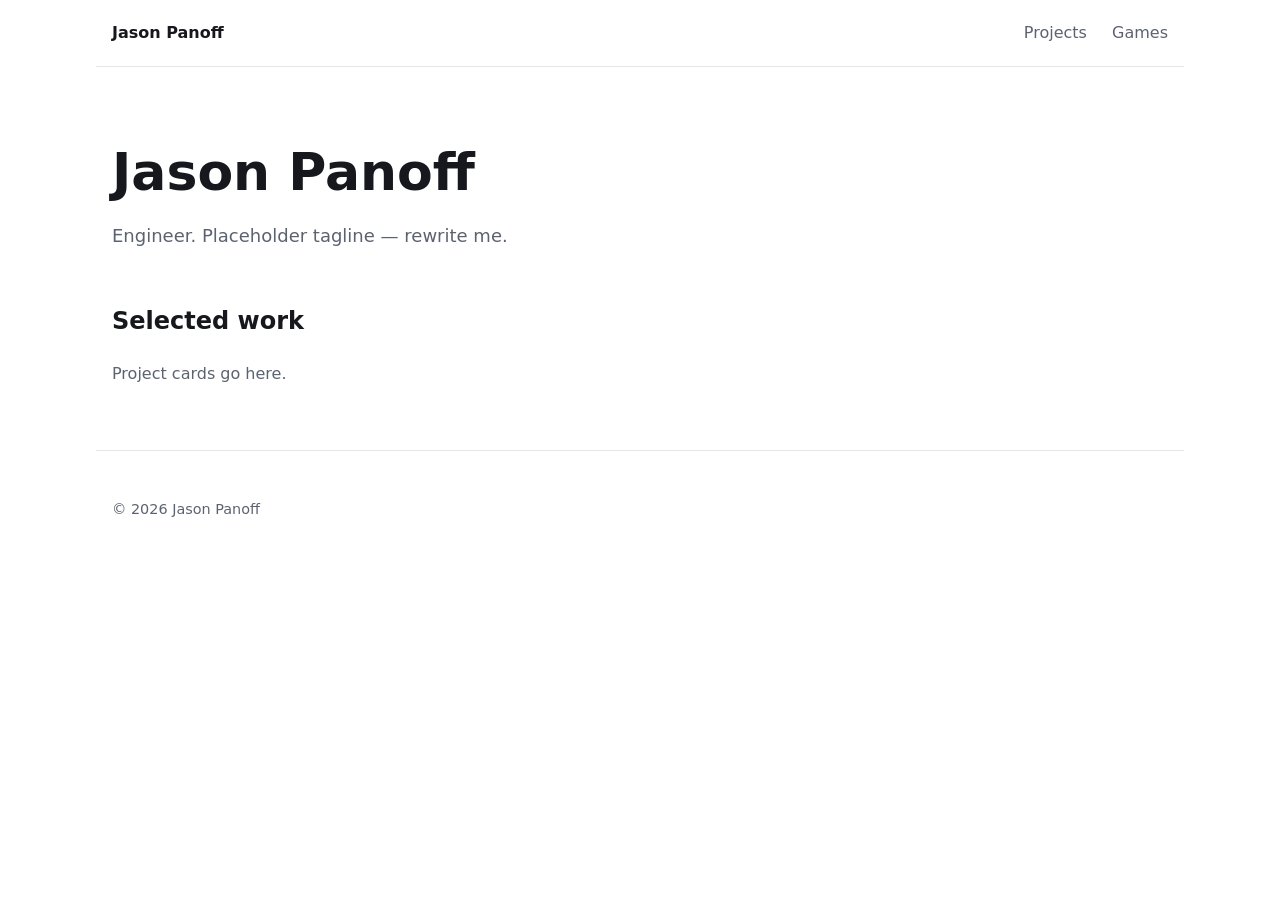
==== index.html @ 3d3e874d "Scaffold static site repo Plain HTML/CSS/JS with no build step, so files map 1:1 to what S3 serves. " ====
<!DOCTYPE html>
<html lang="en">
<head>
  <meta charset="utf-8">
  <meta name="viewport" content="width=device-width, initial-scale=1">
  <title>Jason Panoff</title>
  <meta name="description" content="Engineering projects by Jason Panoff.">
  <link rel="stylesheet" href="/css/style.css">
</head>
<body>
  <header class="site-header">
    <a class="brand" href="/">Jason Panoff</a>
    <nav>
      <a href="/projects/">Projects</a>
      <a href="/games/">Games</a>
    </nav>
  </header>

  <main>
    <section class="hero">
      <h1>Jason Panoff</h1>
      <p class="tagline">Engineer. Placeholder tagline — rewrite me.</p>
    </section>

    <section>
      <h2>Selected work</h2>
      <p class="muted">Project cards go here.</p>
    </section>
  </main>

  <footer class="site-footer">
    <p>&copy; <span id="year"></span> Jason Panoff</p>
  </footer>

  <script src="/js/main.js"></script>
</body>
</html>
---- css/style.css ----
:root {
  --bg: #ffffff;
  --fg: #16181d;
  --muted: #5c6370;
  --accent: #2f6feb;
  --border: #e3e6ea;
  --maxw: 68rem;
}

@media (prefers-color-scheme: dark) {
  :root {
    --bg: #0f1115;
    --fg: #e6e8ec;
    --muted: #9aa2ad;
    --accent: #6ea8ff;
    --border: #262a31;
  }
}

* { box-sizing: border-box; }

body {
  margin: 0;
  background: var(--bg);
  color: var(--fg);
  font: 16px/1.6 system-ui, -apple-system, "Segoe UI", sans-serif;
}

main, .site-header, .site-footer {
  max-width: var(--maxw);
  margin: 0 auto;
  padding: 0 16px;
}

.site-header {
  display: flex;
  align-items: center;
  justify-content: space-between;
  gap: 1rem;
  padding-block: 1.25rem;
  border-bottom: 1px solid var(--border);
}

.brand { font-weight: 600; text-decoration: none; color: var(--fg); }
nav a { margin-left: 1.25rem; color: var(--muted); text-decoration: none; }
nav a:hover { color: var(--accent); }

.hero { padding-block: 4rem 2rem; }
.hero h1 { font-size: clamp(2rem, 6vw, 3.25rem); margin: 0 0 .5rem; }
.tagline { color: var(--muted); font-size: 1.125rem; margin: 0; }

.muted { color: var(--muted); }

.site-footer {
  margin-top: 4rem;
  padding-block: 2rem;
  border-top: 1px solid var(--border);
  color: var(--muted);
  font-size: .9rem;
}
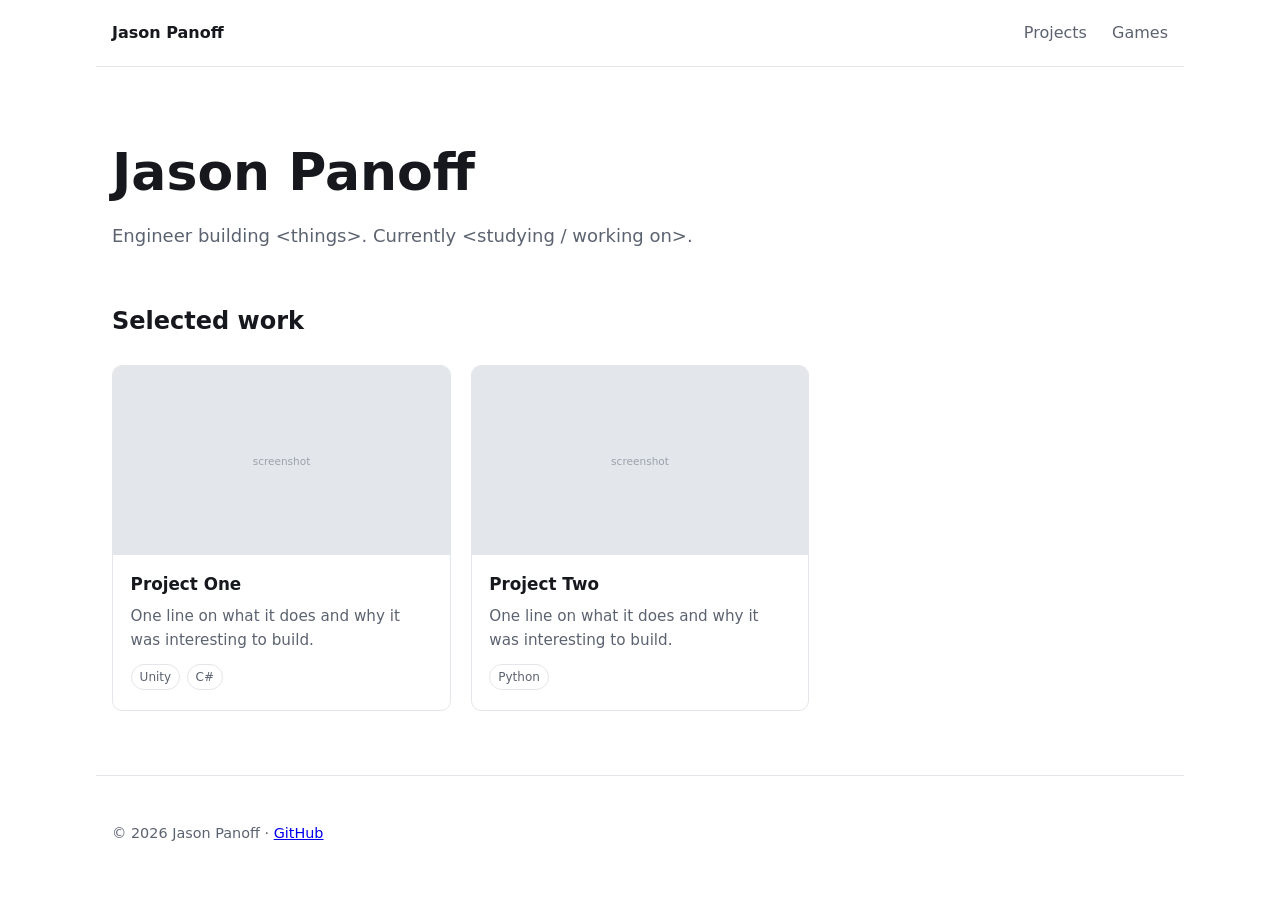
==== commit e5f9f50f: "Build out site structure: project grid, page templates, video embeds Adds a card grid, a projects in" ====
--- a/index.html
+++ b/index.html
@@ -5,6 +5,7 @@
   <meta name="viewport" content="width=device-width, initial-scale=1">
   <title>Jason Panoff</title>
   <meta name="description" content="Engineering projects by Jason Panoff.">
+  <link rel="canonical" href="https://jasonpanoff.com/">
   <link rel="stylesheet" href="/css/style.css">
 </head>
 <body>
@@ -19,17 +20,47 @@
   <main>
     <section class="hero">
       <h1>Jason Panoff</h1>
-      <p class="tagline">Engineer. Placeholder tagline — rewrite me.</p>
+      <!-- TODO: one or two sentences. What you build, what you are looking for. -->
+      <p class="tagline">Engineer building &lt;things&gt;. Currently &lt;studying / working on&gt;.</p>
     </section>
 
     <section>
       <h2>Selected work</h2>
-      <p class="muted">Project cards go here.</p>
+
+      <!-- TODO: one <li class="card"> per project. Delete the spares. -->
+      <ul class="grid">
+        <li class="card">
+          <img src="/assets/img/placeholder.svg" alt="">
+          <div class="card-body">
+            <h3><a href="/projects/project-one.html">Project One</a></h3>
+            <p>One line on what it does and why it was interesting to build.</p>
+            <div class="tags">
+              <span class="tag">Unity</span>
+              <span class="tag">C#</span>
+            </div>
+          </div>
+        </li>
+
+        <li class="card">
+          <img src="/assets/img/placeholder.svg" alt="">
+          <div class="card-body">
+            <h3><a href="/projects/project-two.html">Project Two</a></h3>
+            <p>One line on what it does and why it was interesting to build.</p>
+            <div class="tags">
+              <span class="tag">Python</span>
+            </div>
+          </div>
+        </li>
+      </ul>
     </section>
   </main>
 
   <footer class="site-footer">
-    <p>&copy; <span id="year"></span> Jason Panoff</p>
+    <p>
+      &copy; <span id="year"></span> Jason Panoff &middot;
+      <!-- TODO: real links -->
+      <a href="https://github.com/JasonL337">GitHub</a>
+    </p>
   </footer>
 
   <script src="/js/main.js"></script>
--- a/css/style.css
+++ b/css/style.css
@@ -58,3 +58,107 @@
   color: var(--muted);
   font-size: .9rem;
 }
+
+/* ---- Project grid ------------------------------------------------------ */
+
+.grid {
+  display: grid;
+  grid-template-columns: repeat(auto-fill, minmax(min(100%, 20rem), 1fr));
+  gap: 1.25rem;
+  padding: 0;
+  margin: 1.5rem 0 0;
+  list-style: none;
+}
+
+.card {
+  display: flex;
+  flex-direction: column;
+  border: 1px solid var(--border);
+  border-radius: 10px;
+  overflow: hidden;
+  background: var(--bg);
+  transition: border-color .15s, transform .15s;
+}
+
+.card:hover { border-color: var(--accent); transform: translateY(-2px); }
+
+.card img {
+  width: 100%;
+  aspect-ratio: 16 / 9;
+  object-fit: cover;
+  display: block;
+  background: var(--border);
+}
+
+.card-body { padding: 1rem 1.1rem 1.2rem; }
+.card-body h3 { margin: 0 0 .35rem; font-size: 1.05rem; }
+.card-body h3 a { color: var(--fg); text-decoration: none; }
+.card:hover h3 a { color: var(--accent); }
+.card-body p { margin: 0; color: var(--muted); font-size: .95rem; }
+
+.tags { margin-top: .75rem; display: flex; flex-wrap: wrap; gap: .4rem; }
+.tag {
+  font-size: .75rem;
+  padding: .15rem .5rem;
+  border: 1px solid var(--border);
+  border-radius: 999px;
+  color: var(--muted);
+}
+
+/* ---- Click-to-load YouTube --------------------------------------------- */
+/* The iframe is only injected on click. Embedding it directly would pull
+   ~1MB of Google JS into every page load, before the visitor asks to watch. */
+
+.video {
+  position: relative;
+  aspect-ratio: 16 / 9;
+  margin: 1.5rem 0;
+  border-radius: 10px;
+  overflow: hidden;
+  background: #000;
+}
+
+.video iframe { width: 100%; height: 100%; border: 0; display: block; }
+
+.video-poster {
+  width: 100%;
+  height: 100%;
+  border: 0;
+  padding: 0;
+  cursor: pointer;
+  background-size: cover;
+  background-position: center;
+  display: grid;
+  place-items: center;
+}
+
+.video-poster::after {
+  content: "";
+  width: 4.5rem;
+  height: 3.2rem;
+  border-radius: 12px;
+  background: rgba(0, 0, 0, .75);
+  clip-path: polygon(0 0, 100% 0, 100% 100%, 0 100%);
+  box-shadow: 0 0 0 99rem rgba(0, 0, 0, .15) inset;
+}
+
+.video-poster::before {
+  content: "";
+  position: absolute;
+  z-index: 1;
+  border-style: solid;
+  border-width: .7rem 0 .7rem 1.15rem;
+  border-color: transparent transparent transparent #fff;
+}
+
+.video-poster:hover::after { background: #c00; }
+
+.video-note { margin: -.75rem 0 1.5rem; font-size: .9rem; color: var(--muted); }
+
+/* ---- Prose ------------------------------------------------------------- */
+
+.prose { max-width: 42rem; }
+.prose h2 { margin-top: 2.5rem; }
+.prose a { color: var(--accent); }
+
+.back { display: inline-block; margin-top: 3rem; color: var(--muted); }
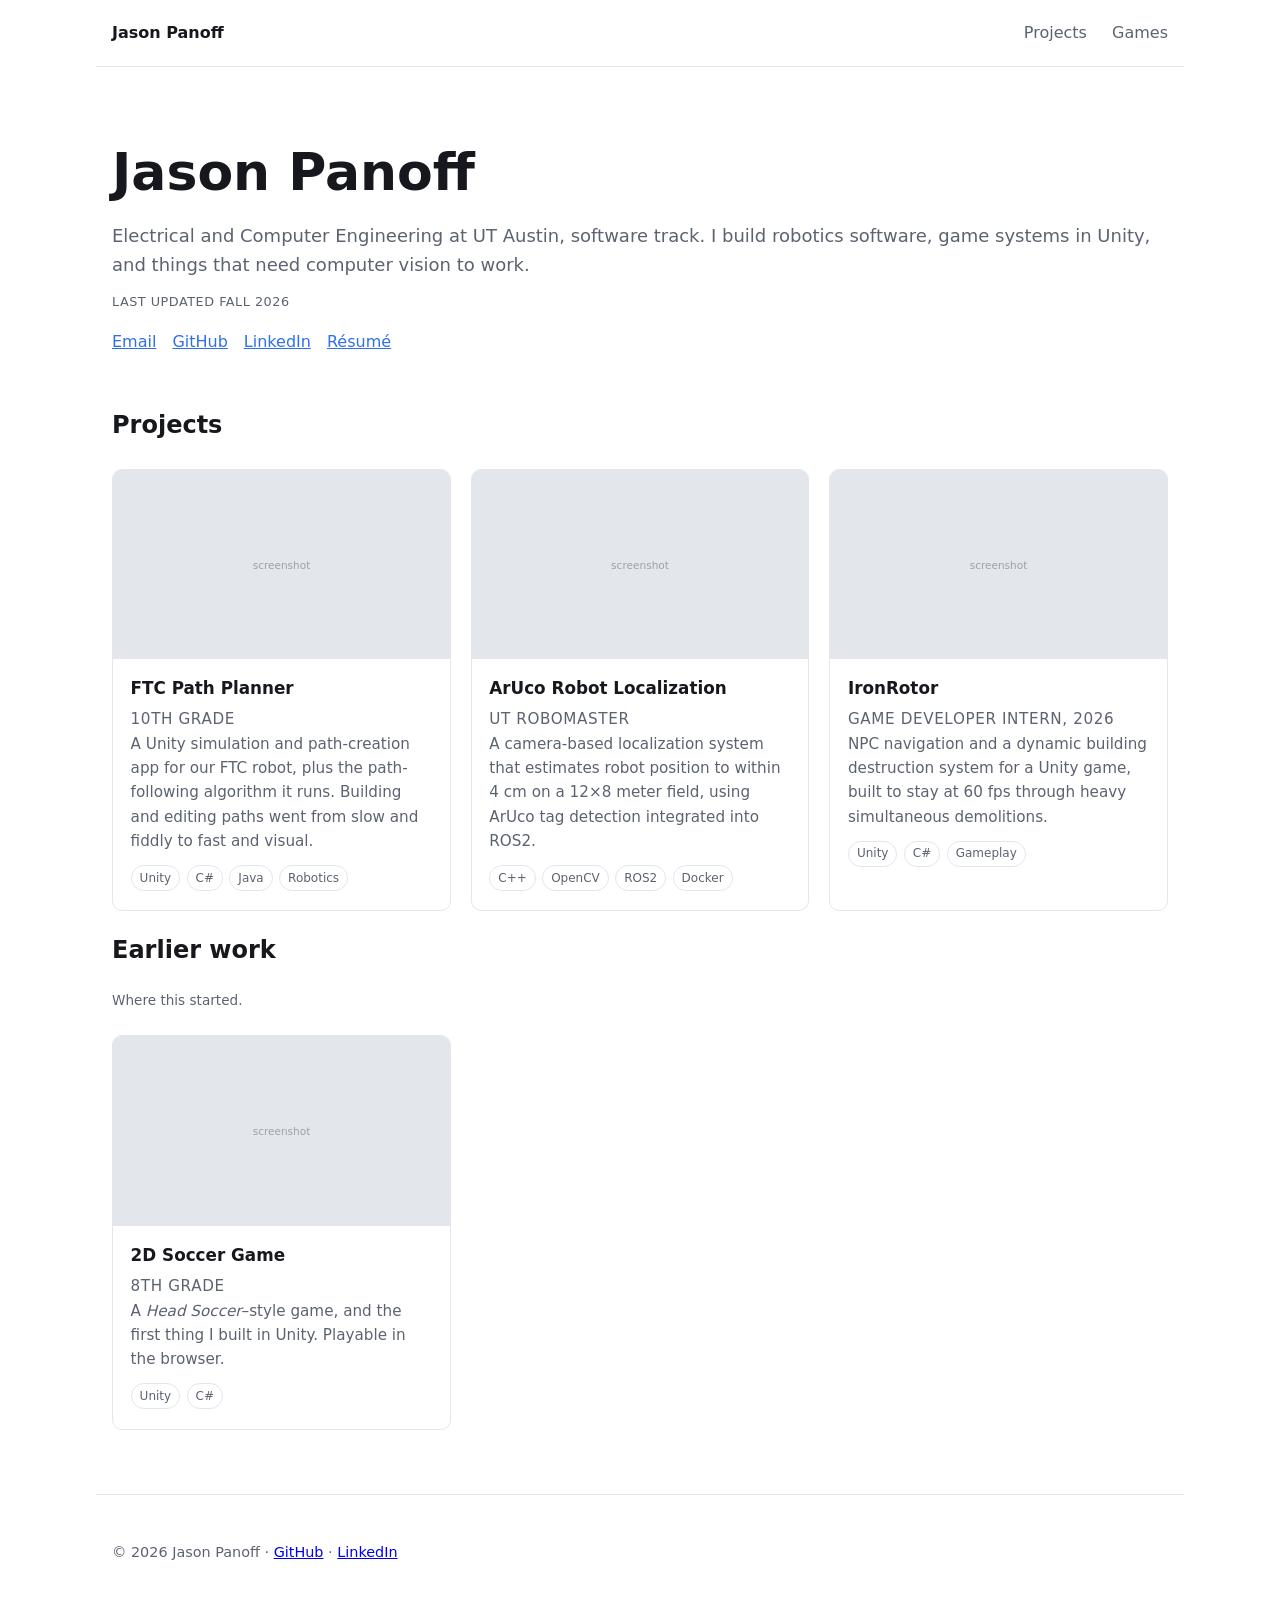
==== commit efcdaa12: "Add real project pages and homepage content Four projects: FTC path planner, ArUco localization, Iro" ====
--- a/index.html
+++ b/index.html
@@ -4,7 +4,7 @@
   <meta charset="utf-8">
   <meta name="viewport" content="width=device-width, initial-scale=1">
   <title>Jason Panoff</title>
-  <meta name="description" content="Engineering projects by Jason Panoff.">
+  <meta name="description" content="Engineering projects by Jason Panoff — robotics, Unity, computer vision, and machine learning.">
   <link rel="canonical" href="https://jasonpanoff.com/">
   <link rel="stylesheet" href="/css/style.css">
 </head>
@@ -20,34 +20,105 @@
   <main>
     <section class="hero">
       <h1>Jason Panoff</h1>
-      <!-- TODO: one or two sentences. What you build, what you are looking for. -->
-      <p class="tagline">Engineer building &lt;things&gt;. Currently &lt;studying / working on&gt;.</p>
+      <!-- TODO: make this yours. Two sentences, plain language. -->
+      <p class="tagline">
+        Electrical and Computer Engineering at UT Austin, software track.
+        I build robotics software, game systems in Unity, and things that
+        need computer vision to work.
+      </p>
+      <p class="when">Last updated Fall 2026</p>
+      <div class="links">
+        <a href="mailto:jampanoff@gmail.com">Email</a>
+        <a href="https://github.com/JasonL337">GitHub</a>
+        <a href="https://linkedin.com/in/jason-panoff">LinkedIn</a>
+        <!-- TODO: drop the PDF at assets/Jason_Panoff_Resume.pdf -->
+        <a href="/assets/Jason_Panoff_Resume.pdf">Résumé</a>
+      </div>
     </section>
 
     <section>
-      <h2>Selected work</h2>
+      <h2>Projects</h2>
 
-      <!-- TODO: one <li class="card"> per project. Delete the spares. -->
       <ul class="grid">
         <li class="card">
+          <!-- TODO: replace with /assets/img/ftc-app.jpg -->
           <img src="/assets/img/placeholder.svg" alt="">
           <div class="card-body">
-            <h3><a href="/projects/project-one.html">Project One</a></h3>
-            <p>One line on what it does and why it was interesting to build.</p>
+            <h3><a href="/projects/ftc-path-planner.html">FTC Path Planner</a></h3>
+            <p class="when">10th grade</p>
+            <p>
+              A Unity simulation and path-creation app for our FTC robot, plus
+              the path-following algorithm it runs. Building and editing paths
+              went from slow and fiddly to fast and visual.
+            </p>
             <div class="tags">
               <span class="tag">Unity</span>
               <span class="tag">C#</span>
+              <span class="tag">Java</span>
+              <span class="tag">Robotics</span>
             </div>
           </div>
         </li>
 
         <li class="card">
+          <!-- TODO: replace with /assets/img/aruco.jpg -->
           <img src="/assets/img/placeholder.svg" alt="">
           <div class="card-body">
-            <h3><a href="/projects/project-two.html">Project Two</a></h3>
-            <p>One line on what it does and why it was interesting to build.</p>
+            <h3><a href="/projects/aruco-localization.html">ArUco Robot Localization</a></h3>
+            <p class="when">UT RoboMaster</p>
+            <p>
+              A camera-based localization system that estimates robot position
+              to within 4&nbsp;cm on a 12&times;8&nbsp;meter field, using ArUco
+              tag detection integrated into ROS2.
+            </p>
             <div class="tags">
-              <span class="tag">Python</span>
+              <span class="tag">C++</span>
+              <span class="tag">OpenCV</span>
+              <span class="tag">ROS2</span>
+              <span class="tag">Docker</span>
+            </div>
+          </div>
+        </li>
+
+        <li class="card">
+          <!-- TODO: replace with /assets/img/ironrotor.jpg -->
+          <img src="/assets/img/placeholder.svg" alt="">
+          <div class="card-body">
+            <h3><a href="/projects/ironrotor.html">IronRotor</a></h3>
+            <p class="when">Game developer intern, 2026</p>
+            <p>
+              NPC navigation and a dynamic building destruction system for a
+              Unity game, built to stay at 60&nbsp;fps through heavy
+              simultaneous demolitions.
+            </p>
+            <div class="tags">
+              <span class="tag">Unity</span>
+              <span class="tag">C#</span>
+              <span class="tag">Gameplay</span>
+            </div>
+          </div>
+        </li>
+      </ul>
+    </section>
+
+    <section>
+      <h2>Earlier work</h2>
+      <p class="meta">Where this started.</p>
+
+      <ul class="grid">
+        <li class="card">
+          <!-- TODO: replace with /assets/img/soccer.jpg -->
+          <img src="/assets/img/placeholder.svg" alt="">
+          <div class="card-body">
+            <h3><a href="/projects/soccer-game.html">2D Soccer Game</a></h3>
+            <p class="when">8th grade</p>
+            <p>
+              A <em>Head Soccer</em>&ndash;style game, and the first thing I
+              built in Unity. Playable in the browser.
+            </p>
+            <div class="tags">
+              <span class="tag">Unity</span>
+              <span class="tag">C#</span>
             </div>
           </div>
         </li>
@@ -58,8 +129,8 @@
   <footer class="site-footer">
     <p>
       &copy; <span id="year"></span> Jason Panoff &middot;
-      <!-- TODO: real links -->
-      <a href="https://github.com/JasonL337">GitHub</a>
+      <a href="https://github.com/JasonL337">GitHub</a> &middot;
+      <a href="https://linkedin.com/in/jason-panoff">LinkedIn</a>
     </p>
   </footer>
 
--- a/css/style.css
+++ b/css/style.css
@@ -162,3 +162,86 @@
 .prose a { color: var(--accent); }
 
 .back { display: inline-block; margin-top: 3rem; color: var(--muted); }
+
+/* ---- Split hero (two images side by side) ------------------------------ */
+
+.split {
+  display: grid;
+  grid-template-columns: 1fr 1fr;
+  gap: .5rem;
+  margin: 1.5rem 0;
+}
+
+.split img {
+  width: 100%;
+  aspect-ratio: 4 / 3;
+  object-fit: cover;
+  display: block;
+  border-radius: 8px;
+  background: var(--border);
+}
+
+.split figure { margin: 0; }
+.split figcaption { margin-top: .4rem; font-size: .8rem; color: var(--muted); }
+
+@media (max-width: 34rem) {
+  .split { grid-template-columns: 1fr; }
+}
+
+/* ---- Buttons ----------------------------------------------------------- */
+
+.button {
+  display: inline-block;
+  padding: .6rem 1.1rem;
+  border-radius: 8px;
+  background: var(--accent);
+  color: #fff;
+  font-weight: 600;
+  text-decoration: none;
+}
+
+.button:hover { filter: brightness(1.08); }
+
+.button-secondary {
+  background: transparent;
+  color: var(--fg);
+  border: 1px solid var(--border);
+}
+
+.button-row { display: flex; flex-wrap: wrap; gap: .6rem; margin: 1.5rem 0; }
+
+/* ---- Screenshot gallery ------------------------------------------------ */
+
+.gallery {
+  display: grid;
+  grid-template-columns: repeat(auto-fit, minmax(min(100%, 16rem), 1fr));
+  gap: .75rem;
+  margin: 1.25rem 0;
+}
+
+.gallery img {
+  width: 100%;
+  aspect-ratio: 16 / 9;
+  object-fit: cover;
+  border-radius: 8px;
+  display: block;
+  background: var(--border);
+}
+
+/* ---- Small meta text --------------------------------------------------- */
+
+.meta { font-size: .85rem; color: var(--muted); }
+.when { font-size: .8rem; color: var(--muted); text-transform: uppercase; letter-spacing: .04em; }
+
+.links { display: flex; flex-wrap: wrap; gap: 1rem; margin-top: 1rem; }
+.links a { color: var(--accent); }
+
+/* Placeholder state for a video whose id has not been filled in yet. */
+.video-todo {
+  display: grid;
+  place-items: center;
+  height: 100%;
+  color: var(--muted);
+  font-size: .9rem;
+  background: var(--border);
+}
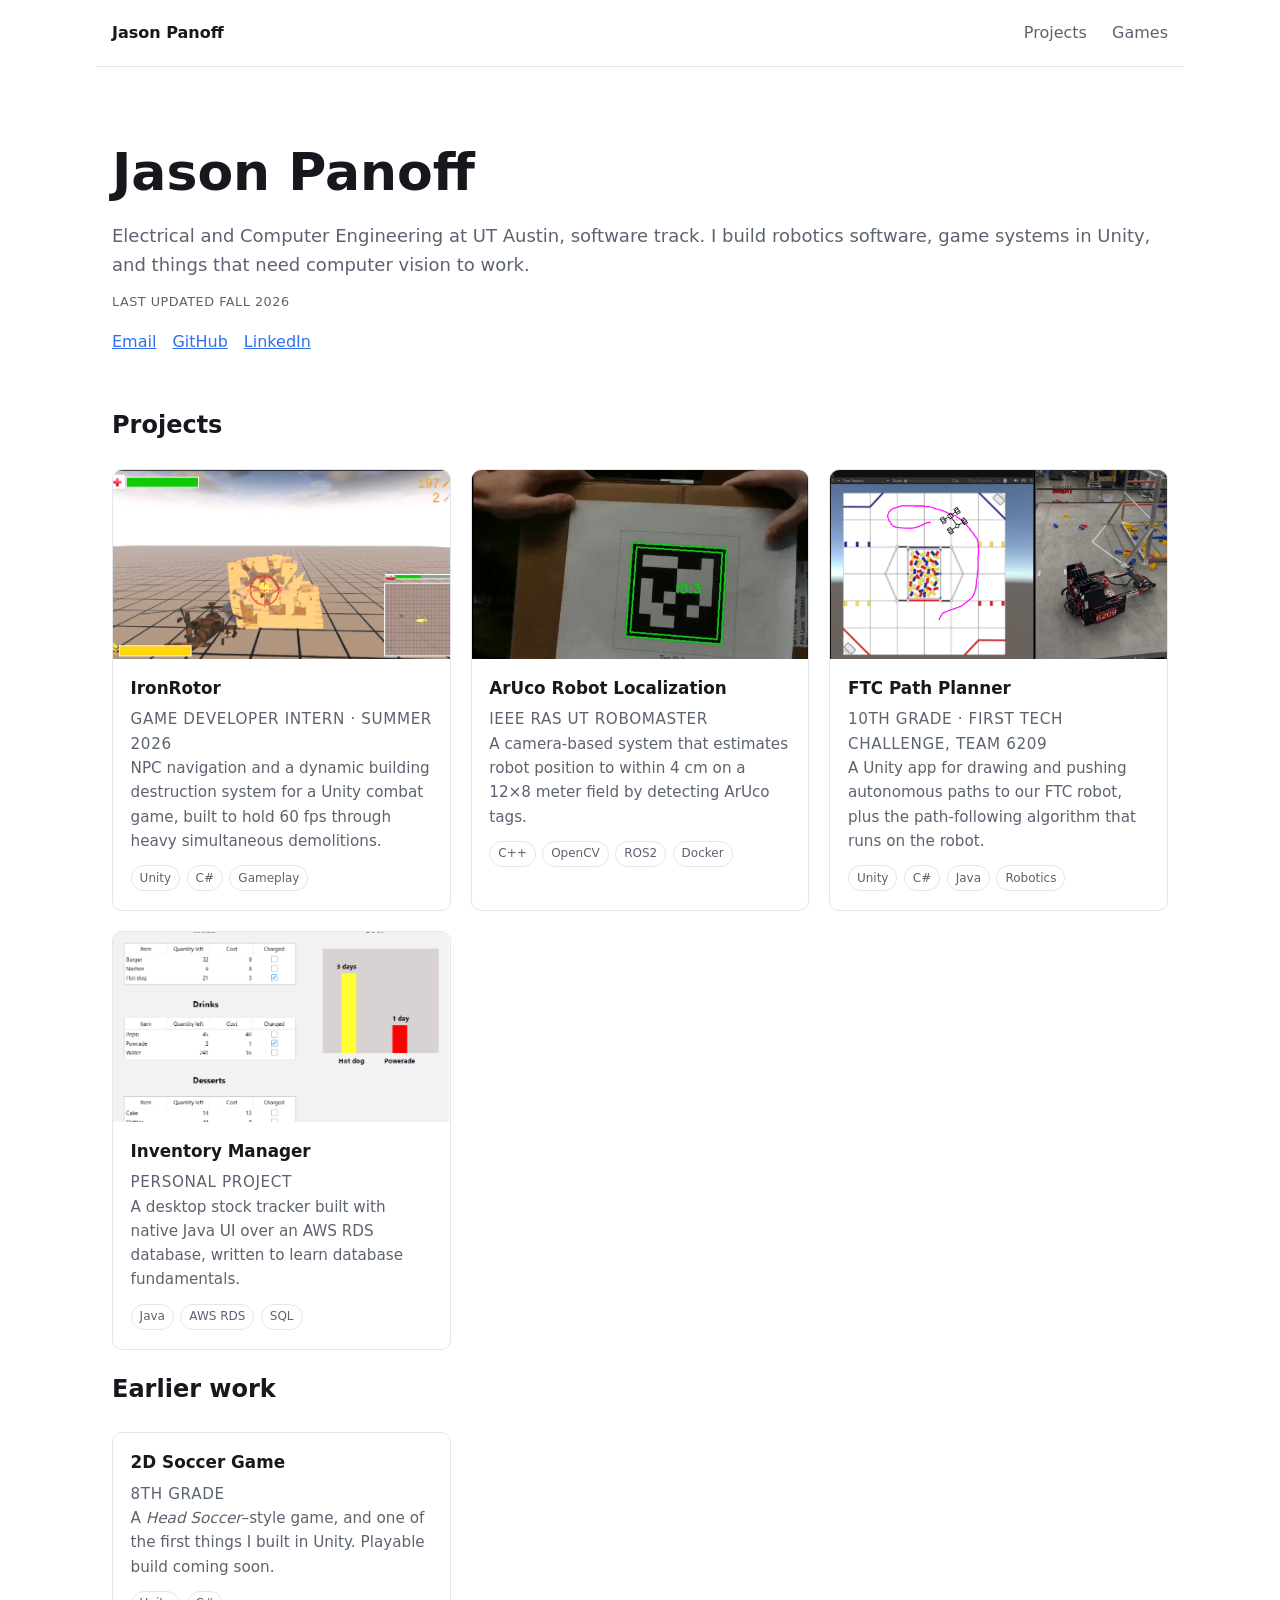
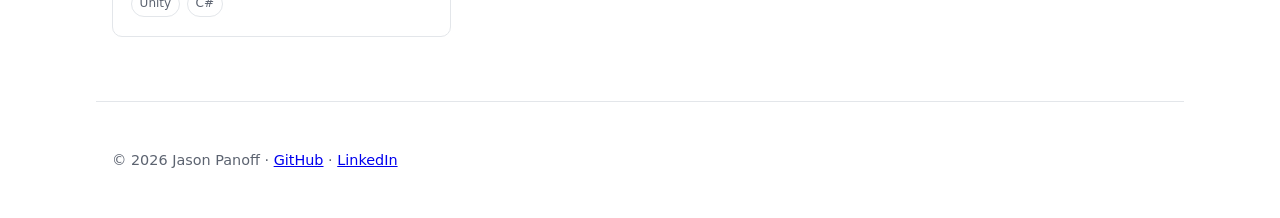
==== commit 1e1b4904: "Add real content: videos, screenshots, and project pages Wires in the four YouTube demos and the scr" ====
--- a/index.html
+++ b/index.html
@@ -4,7 +4,7 @@
   <meta charset="utf-8">
   <meta name="viewport" content="width=device-width, initial-scale=1">
   <title>Jason Panoff</title>
-  <meta name="description" content="Engineering projects by Jason Panoff — robotics, Unity, computer vision, and machine learning.">
+  <meta name="description" content="Engineering projects by Jason Panoff — robotics, Unity, computer vision and databases.">
   <link rel="canonical" href="https://jasonpanoff.com/">
   <link rel="stylesheet" href="/css/style.css">
 </head>
@@ -20,37 +20,54 @@
   <main>
     <section class="hero">
       <h1>Jason Panoff</h1>
-      <!-- TODO: make this yours. Two sentences, plain language. -->
       <p class="tagline">
-        Electrical and Computer Engineering at UT Austin, software track.
-        I build robotics software, game systems in Unity, and things that
-        need computer vision to work.
+        Electrical and Computer Engineering at UT Austin, software track. I build robotics
+        software, game systems in Unity, and things that need computer vision to work.
       </p>
       <p class="when">Last updated Fall 2026</p>
       <div class="links">
         <a href="mailto:jampanoff@gmail.com">Email</a>
         <a href="https://github.com/JasonL337">GitHub</a>
         <a href="https://linkedin.com/in/jason-panoff">LinkedIn</a>
-        <!-- TODO: drop the PDF at assets/Jason_Panoff_Resume.pdf -->
-        <a href="/assets/Jason_Panoff_Resume.pdf">Résumé</a>
       </div>
     </section>
 
     <section>
       <h2>Projects</h2>
-
       <ul class="grid">
         <li class="card">
-          <!-- TODO: replace with /assets/img/ftc-app.jpg -->
-          <img src="/assets/img/placeholder.svg" alt="">
+          <img src="/assets/img/destruction/showcase.png" alt="" loading="lazy">
+          <div class="card-body">
+            <h3><a href="/projects/ironrotor.html">IronRotor</a></h3>
+            <p class="when">Game developer intern &middot; Summer 2026</p>
+            <p>NPC navigation and a dynamic building destruction system for a Unity combat game, built to hold 60&nbsp;fps through heavy simultaneous demolitions.</p>
+            <div class="tags">
+              <span class="tag">Unity</span>
+              <span class="tag">C#</span>
+              <span class="tag">Gameplay</span>
+            </div>
+          </div>
+        </li>
+        <li class="card">
+          <img src="/assets/img/localization/showcase.png" alt="" loading="lazy">
+          <div class="card-body">
+            <h3><a href="/projects/aruco-localization.html">ArUco Robot Localization</a></h3>
+            <p class="when">IEEE RAS UT RoboMaster</p>
+            <p>A camera-based system that estimates robot position to within 4&nbsp;cm on a 12&times;8&nbsp;meter field by detecting ArUco tags.</p>
+            <div class="tags">
+              <span class="tag">C++</span>
+              <span class="tag">OpenCV</span>
+              <span class="tag">ROS2</span>
+              <span class="tag">Docker</span>
+            </div>
+          </div>
+        </li>
+        <li class="card">
+          <img src="/assets/img/path-following/showcase.png" alt="" loading="lazy">
           <div class="card-body">
             <h3><a href="/projects/ftc-path-planner.html">FTC Path Planner</a></h3>
-            <p class="when">10th grade</p>
-            <p>
-              A Unity simulation and path-creation app for our FTC robot, plus
-              the path-following algorithm it runs. Building and editing paths
-              went from slow and fiddly to fast and visual.
-            </p>
+            <p class="when">10th grade &middot; FIRST Tech Challenge, Team 6209</p>
+            <p>A Unity app for drawing and pushing autonomous paths to our FTC robot, plus the path-following algorithm that runs on the robot.</p>
             <div class="tags">
               <span class="tag">Unity</span>
               <span class="tag">C#</span>
@@ -59,42 +76,16 @@
             </div>
           </div>
         </li>
-
         <li class="card">
-          <!-- TODO: replace with /assets/img/aruco.jpg -->
-          <img src="/assets/img/placeholder.svg" alt="">
+          <img src="/assets/img/inventory/showcase.png" alt="" loading="lazy">
           <div class="card-body">
-            <h3><a href="/projects/aruco-localization.html">ArUco Robot Localization</a></h3>
-            <p class="when">UT RoboMaster</p>
-            <p>
-              A camera-based localization system that estimates robot position
-              to within 4&nbsp;cm on a 12&times;8&nbsp;meter field, using ArUco
-              tag detection integrated into ROS2.
-            </p>
+            <h3><a href="/projects/inventory-manager.html">Inventory Manager</a></h3>
+            <p class="when">Personal project</p>
+            <p>A desktop stock tracker built with native Java UI over an AWS RDS database, written to learn database fundamentals.</p>
             <div class="tags">
-              <span class="tag">C++</span>
-              <span class="tag">OpenCV</span>
-              <span class="tag">ROS2</span>
-              <span class="tag">Docker</span>
-            </div>
-          </div>
-        </li>
-
-        <li class="card">
-          <!-- TODO: replace with /assets/img/ironrotor.jpg -->
-          <img src="/assets/img/placeholder.svg" alt="">
-          <div class="card-body">
-            <h3><a href="/projects/ironrotor.html">IronRotor</a></h3>
-            <p class="when">Game developer intern, 2026</p>
-            <p>
-              NPC navigation and a dynamic building destruction system for a
-              Unity game, built to stay at 60&nbsp;fps through heavy
-              simultaneous demolitions.
-            </p>
-            <div class="tags">
-              <span class="tag">Unity</span>
-              <span class="tag">C#</span>
-              <span class="tag">Gameplay</span>
+              <span class="tag">Java</span>
+              <span class="tag">AWS RDS</span>
+              <span class="tag">SQL</span>
             </div>
           </div>
         </li>
@@ -103,19 +94,13 @@
 
     <section>
       <h2>Earlier work</h2>
-      <p class="meta">Where this started.</p>
-
       <ul class="grid">
         <li class="card">
-          <!-- TODO: replace with /assets/img/soccer.jpg -->
-          <img src="/assets/img/placeholder.svg" alt="">
           <div class="card-body">
             <h3><a href="/projects/soccer-game.html">2D Soccer Game</a></h3>
             <p class="when">8th grade</p>
-            <p>
-              A <em>Head Soccer</em>&ndash;style game, and the first thing I
-              built in Unity. Playable in the browser.
-            </p>
+            <p>A <em>Head Soccer</em>&ndash;style game, and one of the first things I built in
+               Unity. Playable build coming soon.</p>
             <div class="tags">
               <span class="tag">Unity</span>
               <span class="tag">C#</span>
--- a/css/style.css
+++ b/css/style.css
@@ -77,10 +77,10 @@
   border-radius: 10px;
   overflow: hidden;
   background: var(--bg);
-  transition: border-color .15s, transform .15s;
-}
-
-.card:hover { border-color: var(--accent); transform: translateY(-2px); }
+  transition: border-color .15s;
+}
+
+.card:hover { border-color: var(--accent); }
 
 .card img {
   width: 100%;
@@ -157,9 +157,18 @@
 
 /* ---- Prose ------------------------------------------------------------- */
 
-.prose { max-width: 42rem; }
-.prose h2 { margin-top: 2.5rem; }
+/* Text stays in a readable column; media is free to use the full width. */
+.prose > p,
+.prose > ul,
+.prose > h2,
+.prose > .hero,
+.prose > .video-note,
+.prose > .back { max-width: 42rem; }
+
+.prose > h2 { margin-top: 3rem; }
 .prose a { color: var(--accent); }
+.prose > ul { padding-left: 1.2rem; }
+.prose > ul li { margin-bottom: .3rem; }
 
 .back { display: inline-block; margin-top: 3rem; color: var(--muted); }
 
